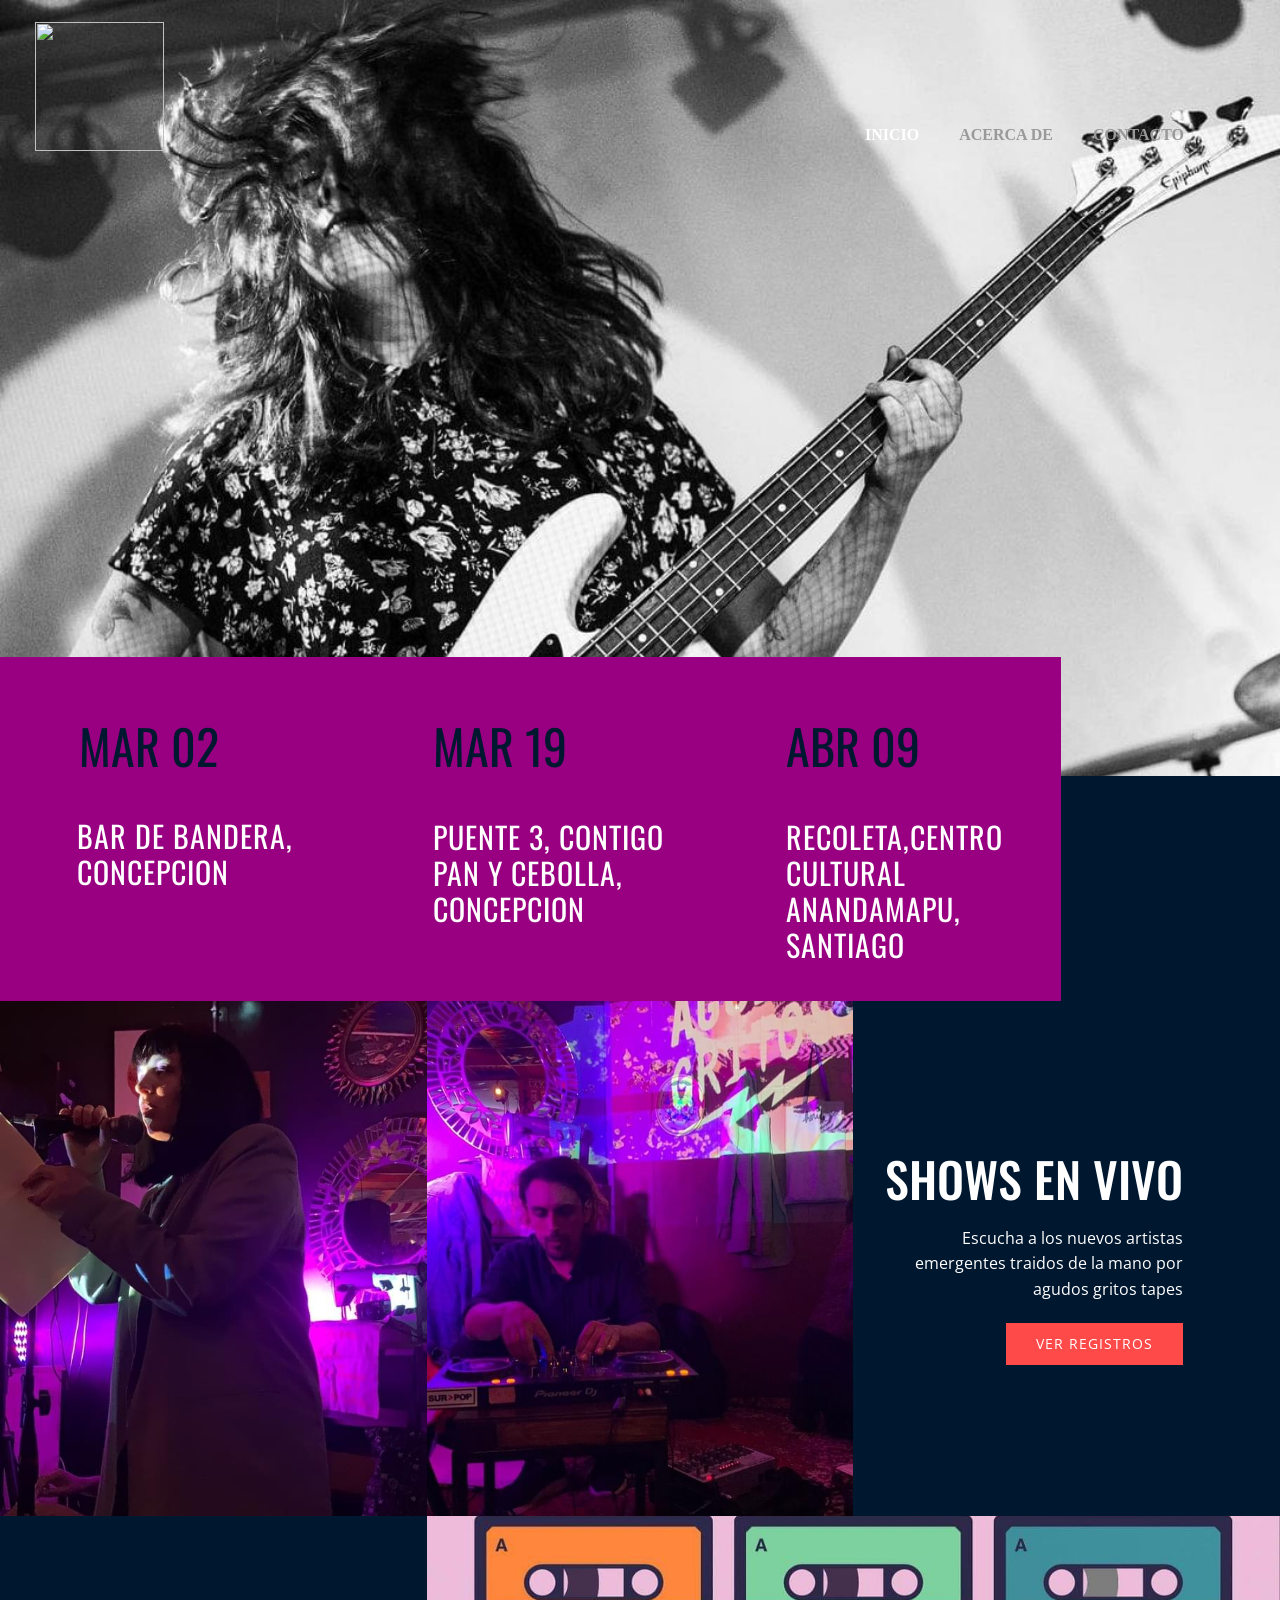
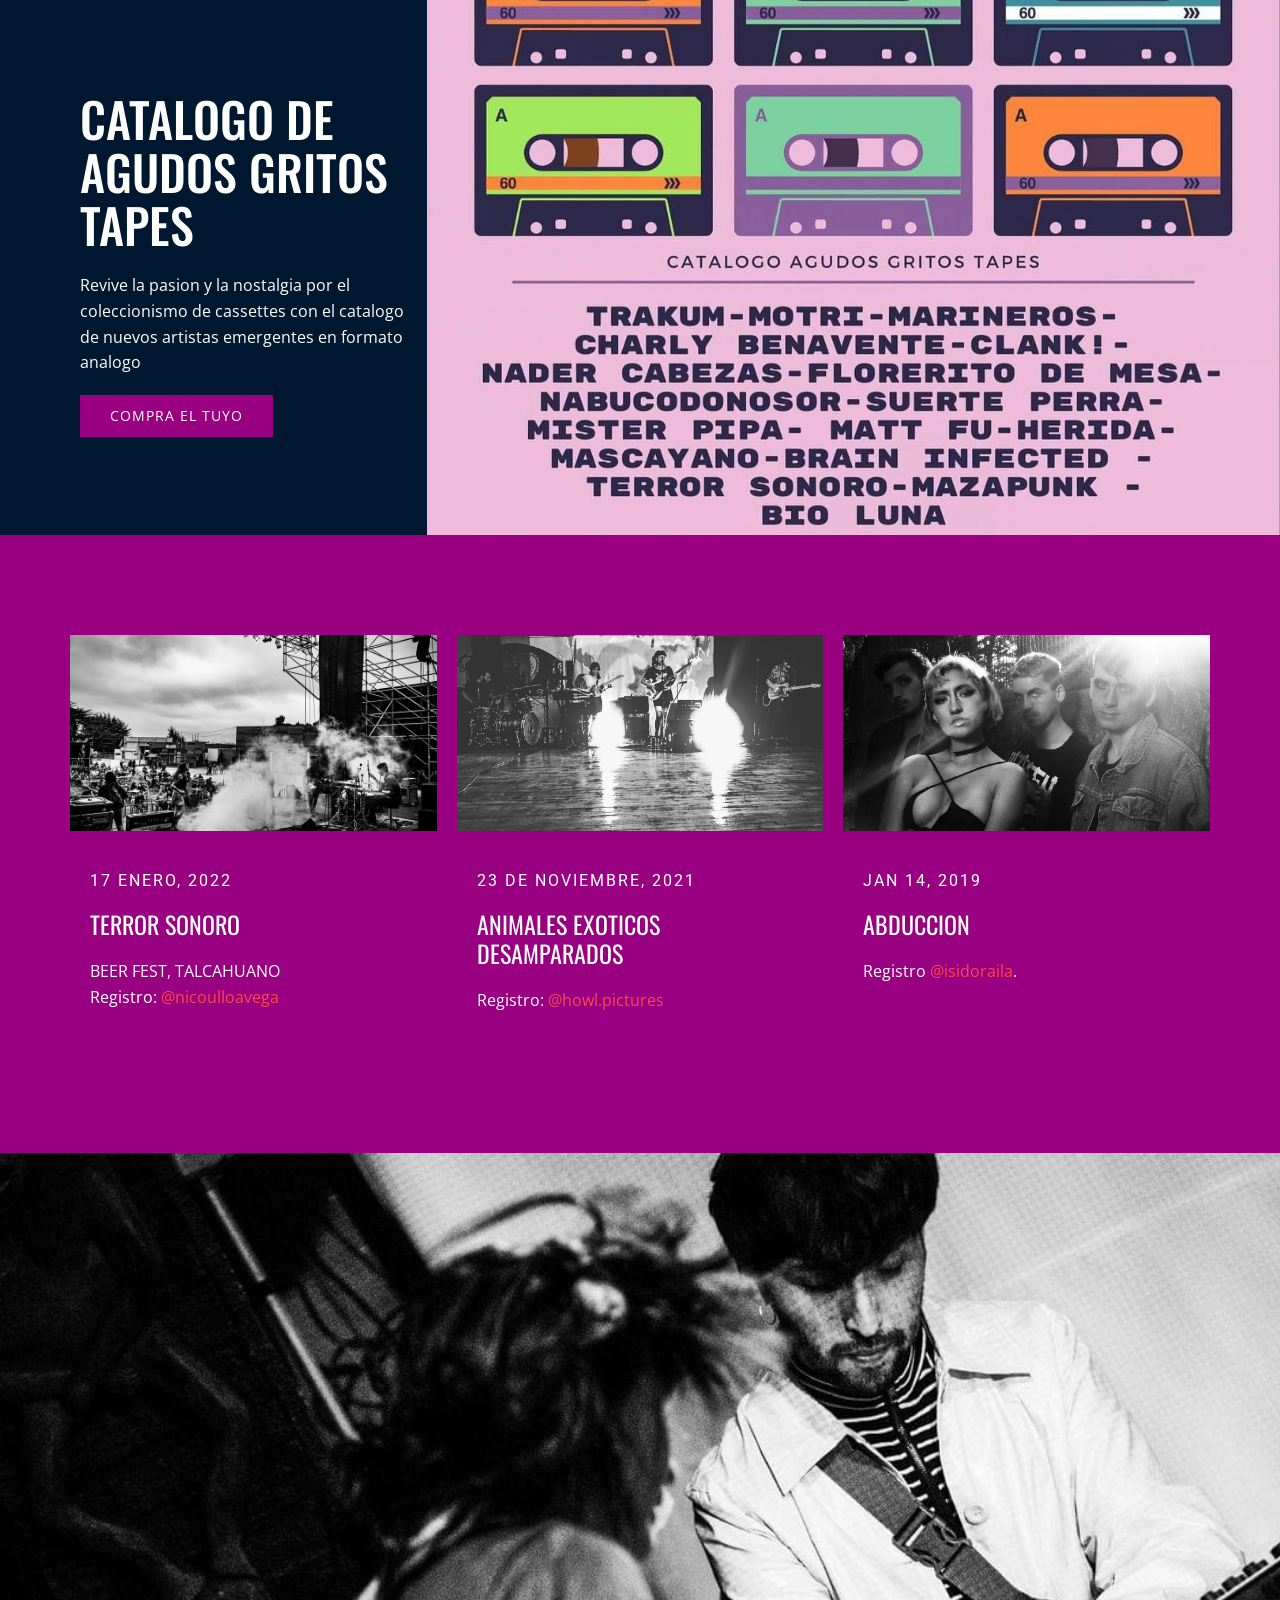
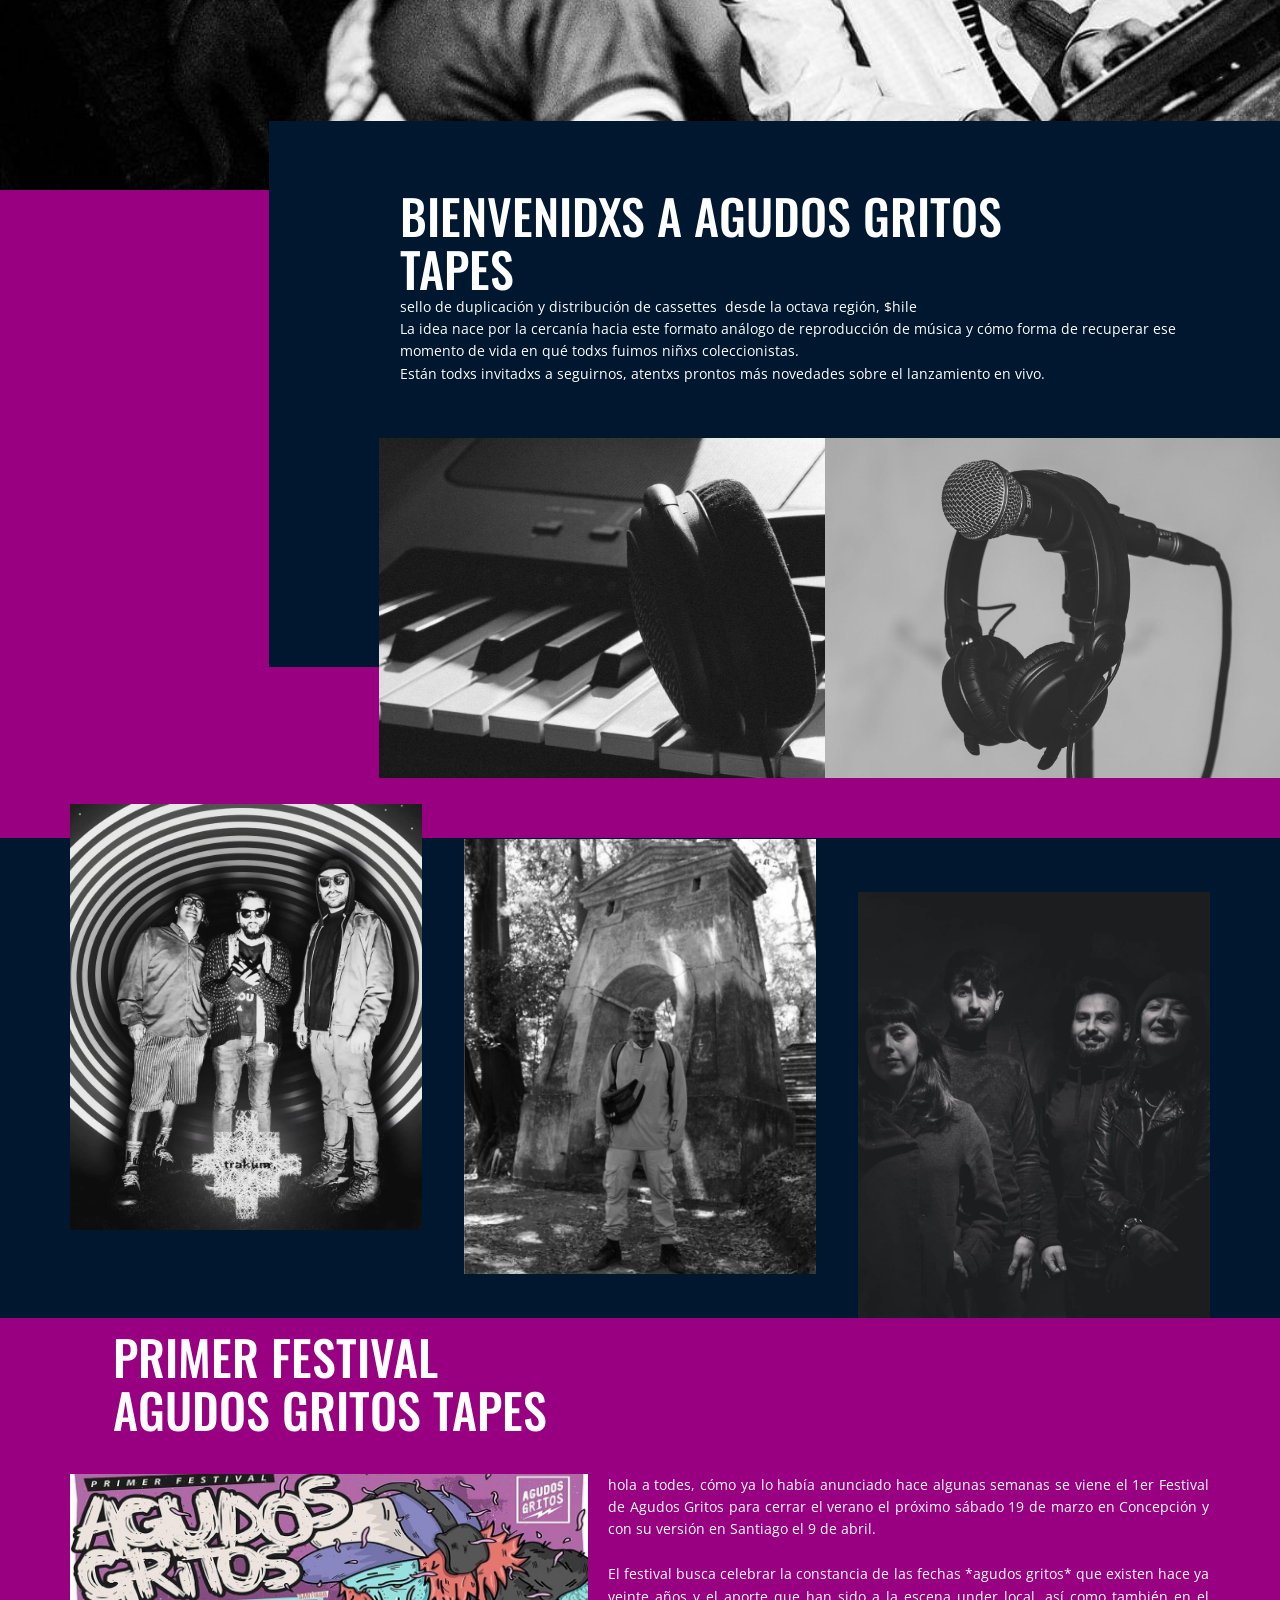
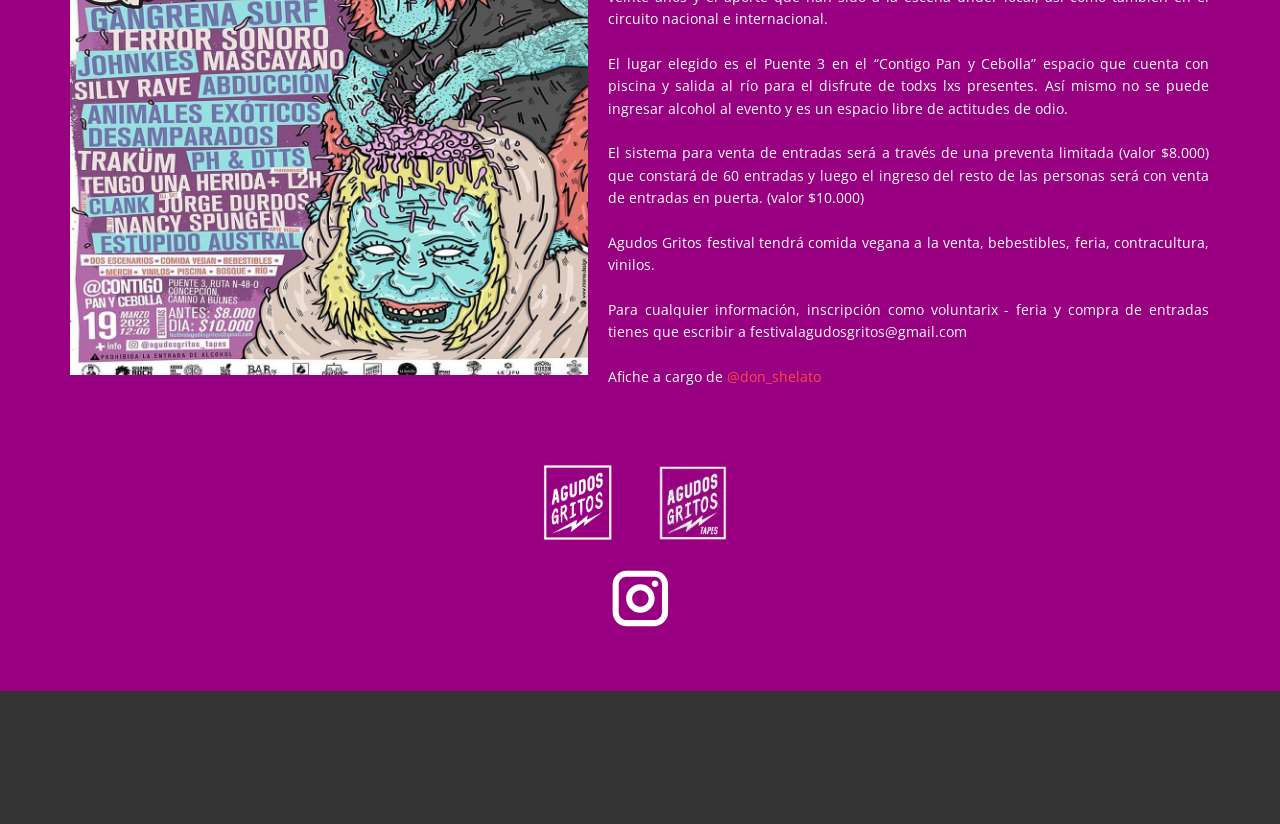
==== Inicio.html @ 3d05cab8 "Add files via upload" ====
<!DOCTYPE html>
<html style="font-size: 16px;">
  <head>
    <meta name="viewport" content="width=device-width, initial-scale=1.0">
    <meta charset="utf-8">
    <meta name="keywords" content="FEB 28, MAR 02, MAR 04, RELIVE THE SHOW!, FIFTH MEMBER COMMUNITY, Top-Secret Distilling Process Behind New ‘Blackened’ Whiskey, The group and their master distiller explain how they blast the barrels with their music for deeper caramel notes">
    <meta name="description" content="">
    <meta name="page_type" content="np-template-header-footer-from-plugin">
    <title>Inicio</title>
    <link rel="stylesheet" href="nicepage.css" media="screen">
<link rel="stylesheet" href="Inicio.css" media="screen">
    <script class="u-script" type="text/javascript" src="jquery-1.9.1.min.js" defer=""></script>
    <script class="u-script" type="text/javascript" src="nicepage.js" defer=""></script>
    <meta name="generator" content="Nicepage 4.6.1, nicepage.com">
    <link rel="icon" href="images/favicon.ico">
    <link id="u-theme-google-font" rel="stylesheet" href="https://fonts.googleapis.com/css?family=Roboto:100,100i,300,300i,400,400i,500,500i,700,700i,900,900i|Open+Sans:300,300i,400,400i,500,500i,600,600i,700,700i,800,800i">
    <link id="u-page-google-font" rel="stylesheet" href="https://fonts.googleapis.com/css?family=Oswald:200,300,400,500,600,700">
    
    
    
    
    
    
    
    
    
    
    <script type="application/ld+json">{
		"@context": "http://schema.org",
		"@type": "Organization",
		"name": "AGUDOSGRITOSTAPES",
		"url": "/",
		"logo": "images/agudos-gritos-holograficos-min.png"
}</script>
    <meta name="theme-color" content="#fe4a49">
    <meta property="og:title" content="Inicio">
    <meta property="og:description" content="">
    <meta property="og:type" content="website">
    <link rel="canonical" href="/">
  </head>
  <body class="u-body u-overlap u-xl-mode"><header class="u-clearfix u-header u-header" id="sec-556a"><div class="u-clearfix u-sheet u-sheet-1">
        <a href="#" class="u-image u-logo u-image-1" src="" data-image-width="864" data-image-height="864">
          <img src="images/agudos-gritos-holograficos-min.png" class="u-logo-image u-logo-image-1">
        </a>
        <nav class="u-align-left u-menu u-menu-dropdown u-nav-spacing-25 u-offcanvas u-menu-1">
          <div class="menu-collapse" style="font-size: 1rem; letter-spacing: 0px; font-weight: 700; text-transform: uppercase;">
            <a class="u-button-style u-custom-padding-bottom u-custom-top-bottom-menu-spacing u-nav-link u-text-active-white u-text-grey-40 u-text-hover-grey-70" href="#" style="padding: 8px 12px; font-size: calc(1em + 16px);">
              <svg class="u-svg-link" preserveAspectRatio="xMidYMin slice" viewBox="0 0 302 302" style="undefined"><use xlink:href="#svg-7b92"></use></svg>
              <svg xmlns="http://www.w3.org/2000/svg" xmlns:xlink="http://www.w3.org/1999/xlink" version="1.1" id="svg-7b92" x="0px" y="0px" viewBox="0 0 302 302" style="enable-background:new 0 0 302 302;" xml:space="preserve" class="u-svg-content"><g><rect y="36" width="302" height="30"></rect><rect y="236" width="302" height="30"></rect><rect y="136" width="302" height="30"></rect>
</g><g></g><g></g><g></g><g></g><g></g><g></g><g></g><g></g><g></g><g></g><g></g><g></g><g></g><g></g><g></g></svg>
            </a>
          </div>
          <div class="u-custom-menu u-nav-container">
            <ul class="u-nav u-spacing-0 u-unstyled u-nav-1"><li class="u-nav-item"><a class="u-button-style u-nav-link u-text-active-white u-text-grey-40 u-text-hover-grey-70" href="Inicio.html" style="padding: 10px 20px;">Inicio</a>
</li><li class="u-nav-item"><a class="u-button-style u-nav-link u-text-active-white u-text-grey-40 u-text-hover-grey-70" href="Inicio.html#sec-f1fa" data-page-id="1516846" style="padding: 10px 20px;">Acerca de</a>
</li><li class="u-nav-item"><a class="u-button-style u-nav-link u-text-active-white u-text-grey-40 u-text-hover-grey-70" href="https://www.instagram.com/agudosgritos_tapes/" target="_blank" style="padding: 10px 26px 10px 20px;">Contacto</a>
</li></ul>
          </div>
          <div class="u-custom-menu u-nav-container-collapse">
            <div class="u-align-center u-black u-container-style u-inner-container-layout u-opacity u-opacity-95 u-sidenav">
              <div class="u-inner-container-layout u-sidenav-overflow">
                <div class="u-menu-close"></div>
                <ul class="u-align-center u-nav u-popupmenu-items u-unstyled u-nav-2"><li class="u-nav-item"><a class="u-button-style u-nav-link" href="Inicio.html" style="padding: 10px 20px;">Inicio</a>
</li><li class="u-nav-item"><a class="u-button-style u-nav-link" href="Inicio.html#sec-f1fa" data-page-id="1516846" style="padding: 10px 20px;">Acerca de</a>
</li><li class="u-nav-item"><a class="u-button-style u-nav-link" href="https://www.instagram.com/agudosgritos_tapes/" target="_blank" style="padding: 10px 20px;">Contacto</a>
</li></ul>
              </div>
            </div>
            <div class="u-black u-menu-overlay u-opacity u-opacity-70"></div>
          </div>
        </nav>
      </div></header> 
    <section class="u-clearfix u-image u-section-1" id="sec-1994" data-image-width="1080" data-image-height="1080">
      <div class="u-clearfix u-sheet u-sheet-1"></div>
    </section>
    <section class="u-clearfix u-palette-4-base u-section-2" id="sec-cc93">
      <div class="u-clearfix u-layout-wrap u-layout-wrap-1">
        <div class="u-layout">
          <div class="u-layout-row">
            <div class="u-align-center-sm u-align-center-xs u-container-style u-custom-color-1 u-layout-cell u-left-cell u-size-20 u-layout-cell-1">
              <div class="u-container-layout u-container-layout-1">
                <h2 class="u-align-left-lg u-align-left-md u-align-left-xl u-text u-text-palette-4-base u-text-1">MAR 02<br>
                </h2>
                <h3 class="u-text u-text-body-alt-color u-text-2">BAR DE BANDERA, CONCEPCION<br>
                </h3>
              </div>
            </div>
            <div class="u-align-center-sm u-align-center-xs u-align-left-lg u-container-style u-custom-color-1 u-layout-cell u-size-20 u-layout-cell-2">
              <div class="u-container-layout u-container-layout-2">
                <h2 class="u-align-left-xl u-text u-text-palette-4-base u-text-3">MAR 19</h2>
                <h3 class="u-text u-text-body-alt-color u-text-4"> PUENTE 3, CONTIGO PAN Y CEBOLLA,<br>CONCEPCION<br>
                </h3>
              </div>
            </div>
            <div class="u-align-center-sm u-align-center-xs u-container-style u-custom-color-1 u-layout-cell u-right-cell u-size-20 u-layout-cell-3">
              <div class="u-container-layout u-valign-middle-xs u-container-layout-3">
                <h2 class="u-align-left-lg u-align-left-md u-align-left-xl u-text u-text-palette-4-base u-text-5">ABR 09</h2>
                <h3 class="u-text u-text-body-alt-color u-text-6">RECOLETA,CENTRO CULTURAL ANANDAMAPU,<br>SANTIAGO<br>
                </h3>
              </div>
            </div>
          </div>
        </div>
      </div>
    </section>
    <section class="u-clearfix u-palette-4-base u-section-3" id="sec-a840">
      <div class="u-clearfix u-expanded-width u-layout-wrap u-layout-wrap-1">
        <div class="u-layout">
          <div class="u-layout-row">
            <div class="u-container-style u-image u-layout-cell u-right-cell u-size-20 u-image-1" data-image-width="608" data-image-height="1080">
              <div class="u-container-layout"></div>
            </div>
            <div class="u-container-style u-image u-layout-cell u-size-20 u-image-2" data-image-width="608" data-image-height="1080">
              <div class="u-container-layout"></div>
            </div>
            <div class="u-align-right u-container-style u-layout-cell u-left-cell u-size-20 u-layout-cell-3">
              <div class="u-container-layout u-container-layout-3">
                <h2 class="u-text u-text-1">SHOWS EN VIVO<br>
                </h2>
                <p class="u-text u-text-2">Escucha a los nuevos artistas emergentes traidos de la mano por agudos gritos tapes<br>
                </p>
                <a href="https://www.instagram.com/agudosgritos_tapes/" class="u-btn u-button-style u-palette-1-base u-btn-1" target="_blank">VER REGISTROS</a>
              </div>
            </div>
          </div>
        </div>
      </div>
    </section>
    <section class="u-clearfix u-palette-4-base u-valign-top-xs u-section-4" id="sec-5f77">
      <div class="u-clearfix u-expanded-width u-layout-wrap u-layout-wrap-1">
        <div class="u-layout">
          <div class="u-layout-row">
            <div class="u-container-style u-layout-cell u-left-cell u-size-20 u-layout-cell-1">
              <div class="u-container-layout u-container-layout-1">
                <h2 class="u-text u-text-1">CATALOGO DE AGUDOS GRITOS TAPES<br>
                </h2>
                <p class="u-text u-text-2">Revive la pasion y la nostalgia por el coleccionismo de cassettes con el catalogo de nuevos artistas emergentes en formato analogo<br>
                </p>
                <a href="https://nicepage.com/k/result-html-templates" class="u-border-none u-btn u-button-style u-custom-color-1 u-btn-1">COMPRA EL TUYO</a>
              </div>
            </div>
            <div class="u-container-style u-image u-layout-cell u-right-cell u-size-40 u-image-1" data-image-width="1080" data-image-height="1080">
              <div class="u-container-layout"></div>
            </div>
          </div>
        </div>
      </div>
    </section>
    <section class="u-clearfix u-custom-color-1 u-section-5" id="sec-f844">
      <div class="u-clearfix u-sheet u-sheet-1">
        <div class="u-clearfix u-expanded-width u-gutter-20 u-layout-wrap u-layout-wrap-1">
          <div class="u-layout">
            <div class="u-layout-row">
              <div class="u-align-center-lg u-container-style u-layout-cell u-left-cell u-size-20 u-layout-cell-1">
                <div class="u-container-layout">
                  <img src="images/272119578_378913177442935_8576020220514232757_n.jpg" alt="" class="u-expanded-width u-image u-image-default u-image-1" data-image-width="840" data-image-height="540">
                  <h5 class="u-align-center-sm u-text u-text-1">17 ENERO, 2022</h5>
                  <h4 class="u-align-center-sm u-text u-text-2">TERROR SONORO<br>
                  </h4>
                  <p class="u-text u-text-3">BEER FEST, TALCAHUANO<br>Registro: <a class="notranslate u-active-none u-border-none u-btn u-button-style u-hover-none u-none u-text-palette-1-base u-btn-1" href="https://www.instagram.com/nicoulloavega/" tabindex="0">@nicoulloavega</a>
                  </p>
                </div>
              </div>
              <div class="u-align-center-lg u-container-style u-layout-cell u-size-20 u-layout-cell-2">
                <div class="u-container-layout">
                  <img src="images/259299020_114134877751619_3194261619895438486_n.jpg" alt="" class="u-expanded-width u-image u-image-default u-image-2" data-image-width="1080" data-image-height="1080">
                  <h5 class="u-align-center-sm u-text u-text-4">23 de noviembre, 2021</h5>
                  <h4 class="u-align-center-sm u-text u-text-5">ANIMALES EXOTICOS DESAMPARADOS<br>
                  </h4>
                  <p class="u-text u-text-6">Registro: <a class="notranslate u-active-none u-border-none u-btn u-button-style u-hover-none u-none u-text-palette-1-base u-btn-2" href="https://www.instagram.com/howl.pictures/" tabindex="0">@howl.pictures</a>
                  </p>
                </div>
              </div>
              <div class="u-align-center-lg u-container-style u-layout-cell u-right-cell u-size-20 u-layout-cell-3">
                <div class="u-container-layout">
                  <img src="images/274941142_1016605282276065_1198215062231256410_n.jpg" alt="" class="u-expanded-width u-image u-image-default u-image-3" data-image-width="1080" data-image-height="1080">
                  <h5 class="u-align-center-sm u-text u-text-7">JAN 14, 2019</h5>
                  <h4 class="u-align-center-sm u-text u-text-8">ABDUCCION<br>
                  </h4>
                  <p class="u-text u-text-9">Registro <a class="notranslate u-active-none u-border-none u-btn u-button-style u-hover-none u-none u-text-palette-1-base u-btn-3" href="https://www.instagram.com/isidoraila/" tabindex="0">@isidoraila</a>. 
                  </p>
                </div>
              </div>
            </div>
          </div>
        </div>
      </div>
    </section>
    <section class="u-clearfix u-image u-section-6" id="sec-1600" data-image-width="1080" data-image-height="1080">
      <div class="u-clearfix u-sheet u-sheet-1"></div>
    </section>
    <section class="u-clearfix u-custom-color-1 u-section-7" id="sec-f1fa">
      <div class="u-clearfix u-layout-wrap u-layout-wrap-1">
        <div class="u-layout">
          <div class="u-layout-row">
            <div class="u-container-style u-layout-cell u-left-cell u-size-33 u-layout-cell-1">
              <div class="u-container-layout">
                <div class="u-palette-4-base u-shape u-shape-rectangle u-shape-1"></div>
                <img class="u-expanded-width-xs u-image u-image-1" src="images/pexels-photo-1128440.jpeg" data-image-width="1920" data-image-height="823">
                <div class="u-container-style u-group u-group-1">
                  <div class="u-container-layout u-valign-top-sm u-valign-top-xs u-container-layout-2">
                    <h2 class="u-text u-text-1">BIENVENIDXS A AGUDOS GRITOS TAPES<br>
                    </h2>
                    <p class="u-text u-text-body-alt-color u-text-2"> sello de duplicación y distribución de cassettes&nbsp; desde la octava región, $hile <br>La
 idea nace por la cercanía hacia este formato análogo de reproducción de
 música y cómo forma de recuperar ese momento de vida en qué todxs 
fuimos niñxs coleccionistas.<br>Están todxs invitadxs a seguirnos, atentxs prontos más novedades sobre el lanzamiento en vivo.<br>
                    </p>
                  </div>
                </div>
              </div>
            </div>
            <div class="u-container-style u-layout-cell u-right-cell u-size-27 u-layout-cell-2">
              <div class="u-container-layout">
                <img class="u-expanded-width u-image u-image-2" src="images/pexels-photo-185030.jpeg" data-image-width="1631" data-image-height="1080">
              </div>
            </div>
          </div>
        </div>
      </div>
    </section>
    <section class="u-clearfix u-palette-4-base u-section-8" id="sec-ec7c">
      <div class="u-clearfix u-sheet u-sheet-1">
        <div class="u-clearfix u-expanded-width u-layout-wrap u-layout-wrap-1">
          <div class="u-layout">
            <div class="u-layout-row">
              <div class="u-container-style u-layout-cell u-left-cell u-size-20 u-layout-cell-1">
                <div class="u-container-layout">
                  <img class="u-image u-image-1" src="images/89405355_630380921135065_8316966780607065363_n.jpg" data-image-width="1068" data-image-height="1068">
                </div>
              </div>
              <div class="u-container-style u-layout-cell u-size-20 u-layout-cell-2">
                <div class="u-container-layout">
                  <img class="u-image u-image-2" src="images/fotoefectos.com_1.jpg" data-image-width="732" data-image-height="1020">
                </div>
              </div>
              <div class="u-container-style u-layout-cell u-right-cell u-size-20 u-layout-cell-3">
                <div class="u-container-layout">
                  <img class="u-image u-image-3" src="images/249901246_1140032249862619_3420347942486582663_n.jpg" data-image-width="1080" data-image-height="1080">
                </div>
              </div>
            </div>
          </div>
        </div>
      </div>
    </section>
    <section class="u-align-center-xs u-clearfix u-custom-color-1 u-section-9" id="sec-2e64">
      <div class="u-clearfix u-sheet u-sheet-1">
        <h2 class="u-text u-text-1">PRIMER FESTIVAL AGUDOS GRITOS TAPES<br>
        </h2>
        <img src="images/274848040_482451483603308_3457648102482441183_n.jpg" alt="" class="u-align-left u-expanded-width-xs u-image u-image-1" data-image-width="1080" data-image-height="1080">
        <div class="u-align-justify u-container-style u-group u-group-1">
          <div class="u-container-layout u-container-layout-1">
            <p class="u-text u-text-2"> hola
 a todes, cómo ya lo había anunciado hace algunas semanas se viene el 
1er Festival de Agudos Gritos para cerrar el verano el próximo sábado
 19 de marzo en Concepción y con su versión en Santiago el 9 de abril. <br>
              <br>El
 festival busca celebrar la constancia de las fechas *agudos gritos*  
que existen hace ya veinte años y el aporte que han sido a la escena 
under local, así como también en el circuito nacional e internacional. <br>
              <br>El
 lugar elegido es el Puente 3 en el “Contigo Pan y Cebolla” espacio que 
cuenta con piscina y salida al río para el disfrute de todxs lxs 
presentes. Así mismo no se puede ingresar alcohol al evento y es un 
espacio libre de actitudes de odio. <br>
              <br>El sistema para venta de 
entradas será a través de una preventa limitada (valor $8.000) que 
constará de 60 entradas y luego el ingreso del resto de las personas 
será con venta de entradas en puerta. (valor $10.000) <br>
              <br>Agudos Gritos festival tendrá comida vegana a la venta, bebestibles, feria, contracultura, vinilos.<br>
              <br>Para
 cualquier información, inscripción como voluntarix - feria y compra de 
entradas tienes que escribir a festivalagudosgritos@gmail.com<br>
              <br>Afiche a cargo de <a class="notranslate u-active-none u-border-none u-btn u-button-style u-hover-none u-none u-text-palette-1-base u-btn-1" href="https://www.instagram.com/don_shelato/" tabindex="0">@don_shelato</a>
              <br>
              <br>
              <br>
            </p>
          </div>
        </div>
        <img class="u-image u-image-default u-image-2" src="images/logoblancoconmarcofondotransparente.png" alt="" data-image-width="1398" data-image-height="1080">
        <img class="u-image u-image-default u-image-3" src="images/Webp.net-resizeimage1.png" alt="" data-image-width="857" data-image-height="864">
        <div class="u-social-icons u-spacing-10 u-social-icons-1">
          <a class="u-social-url" target="_blank" href="https://www.instagram.com/agudosgritos_tapes/" title="Instagram"><span class="u-icon u-icon-circle u-social-icon u-social-instagram u-icon-1"><svg class="u-svg-link" preserveAspectRatio="xMidYMin slice" viewBox="0 0 112.2 112.2" style=""><use xlink:href="#svg-e768"></use></svg><svg x="0px" y="0px" viewBox="0 0 112.2 112.2" enable-background="new 0 0 112.2 112.2" xml:space="preserve" id="svg-e768" class="u-svg-content"><path d="M55.9,32.9c-12.8,0-23.2,10.4-23.2,23.2s10.4,23.2,23.2,23.2s23.2-10.4,23.2-23.2S68.7,32.9,55.9,32.9z M55.9,69.4c-7.4,0-13.3-6-13.3-13.3c-0.1-7.4,6-13.3,13.3-13.3s13.3,6,13.3,13.3C69.3,63.5,63.3,69.4,55.9,69.4z"></path><path d="M79.7,26.8c-3,0-5.4,2.5-5.4,5.4s2.5,5.4,5.4,5.4c3,0,5.4-2.5,5.4-5.4S82.7,26.8,79.7,26.8z"></path><path d="M78.2,11H33.5C21,11,10.8,21.3,10.8,33.7v44.7c0,12.6,10.2,22.8,22.7,22.8h44.7c12.6,0,22.7-10.2,22.7-22.7 V33.7C100.8,21.1,90.6,11,78.2,11z M91,78.4c0,7.1-5.8,12.8-12.8,12.8H33.5c-7.1,0-12.8-5.8-12.8-12.8V33.7 c0-7.1,5.8-12.8,12.8-12.8h44.7c7.1,0,12.8,5.8,12.8,12.8V78.4z"></path></svg></span>
          </a>
        </div>
      </div>
    </section>
    
    
    <footer class="u-clearfix u-footer u-grey-80" id="sec-0aff"><div class="u-clearfix u-sheet u-sheet-1">
        <div class="u-align-left u-container-style u-group u-group-1">
          <div class="u-container-layout u-container-layout-1"></div>
        </div>
      </div></footer>
  </body>
</html>
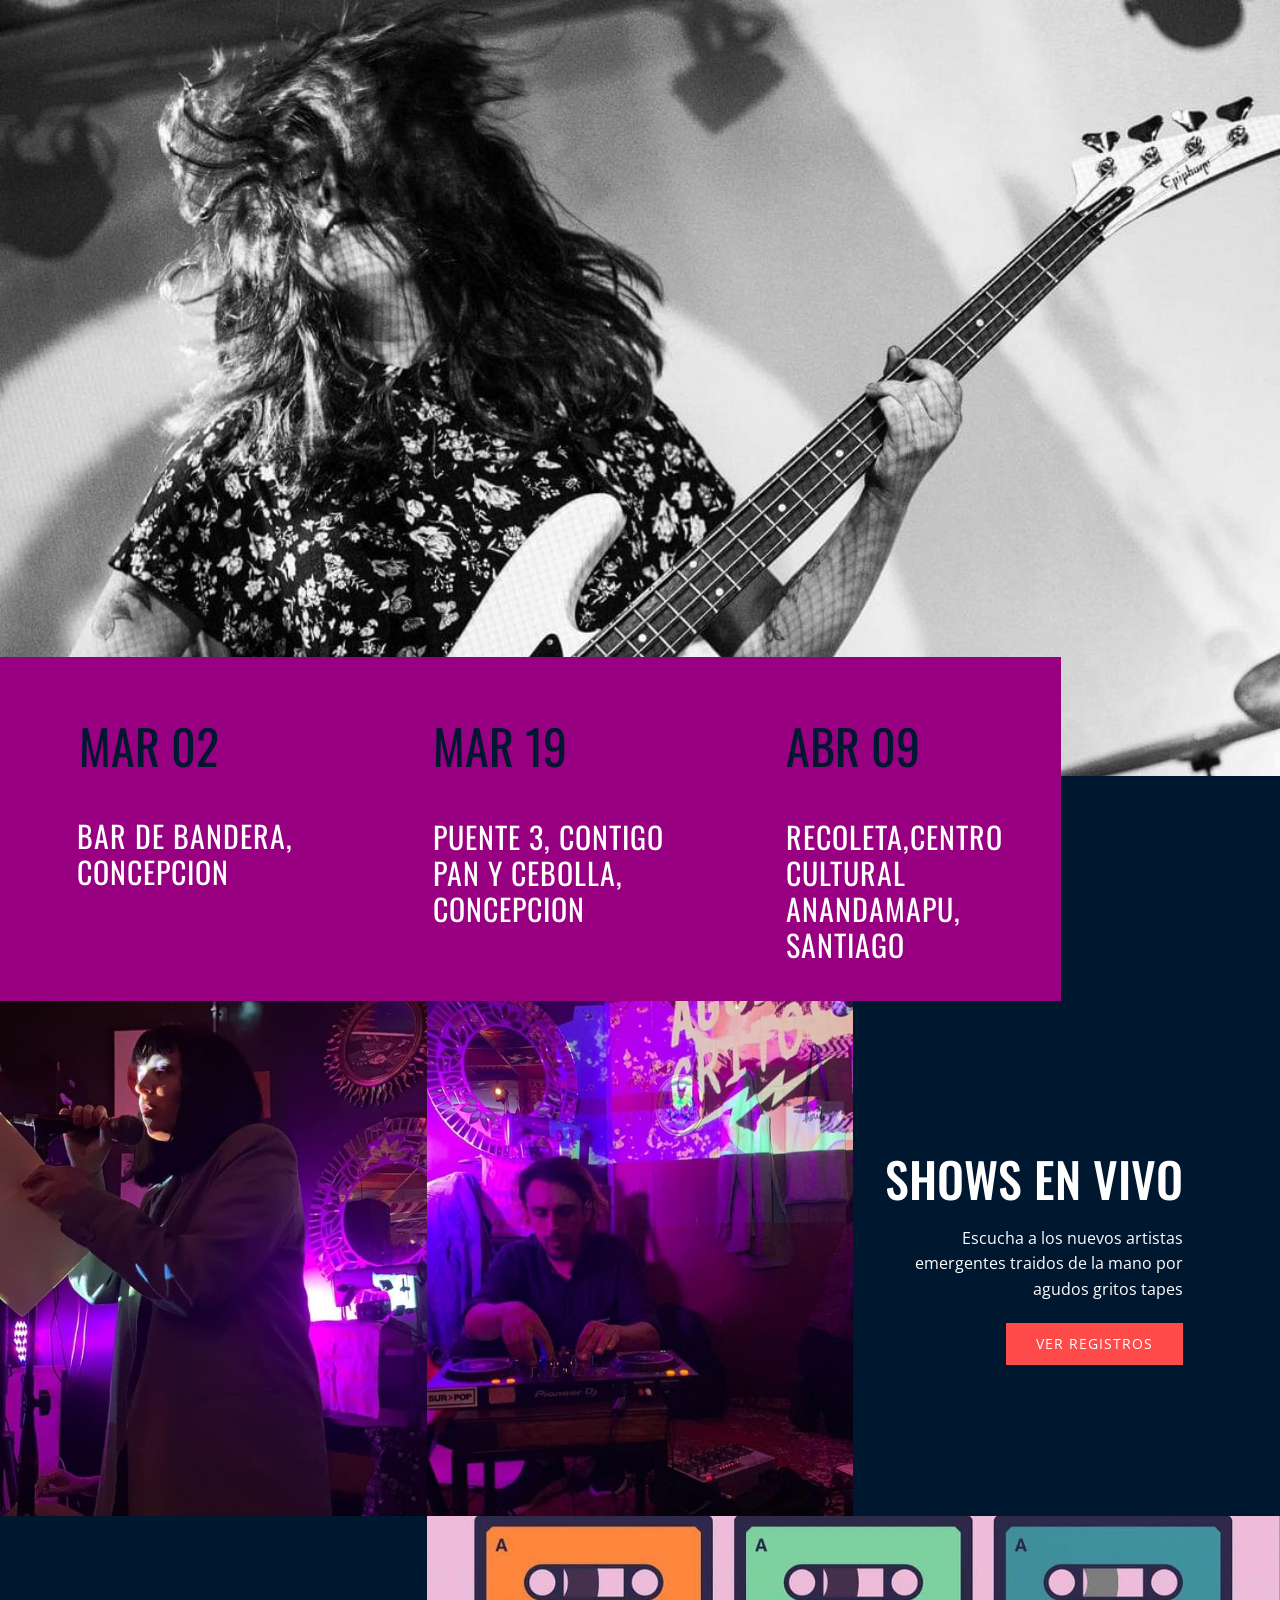
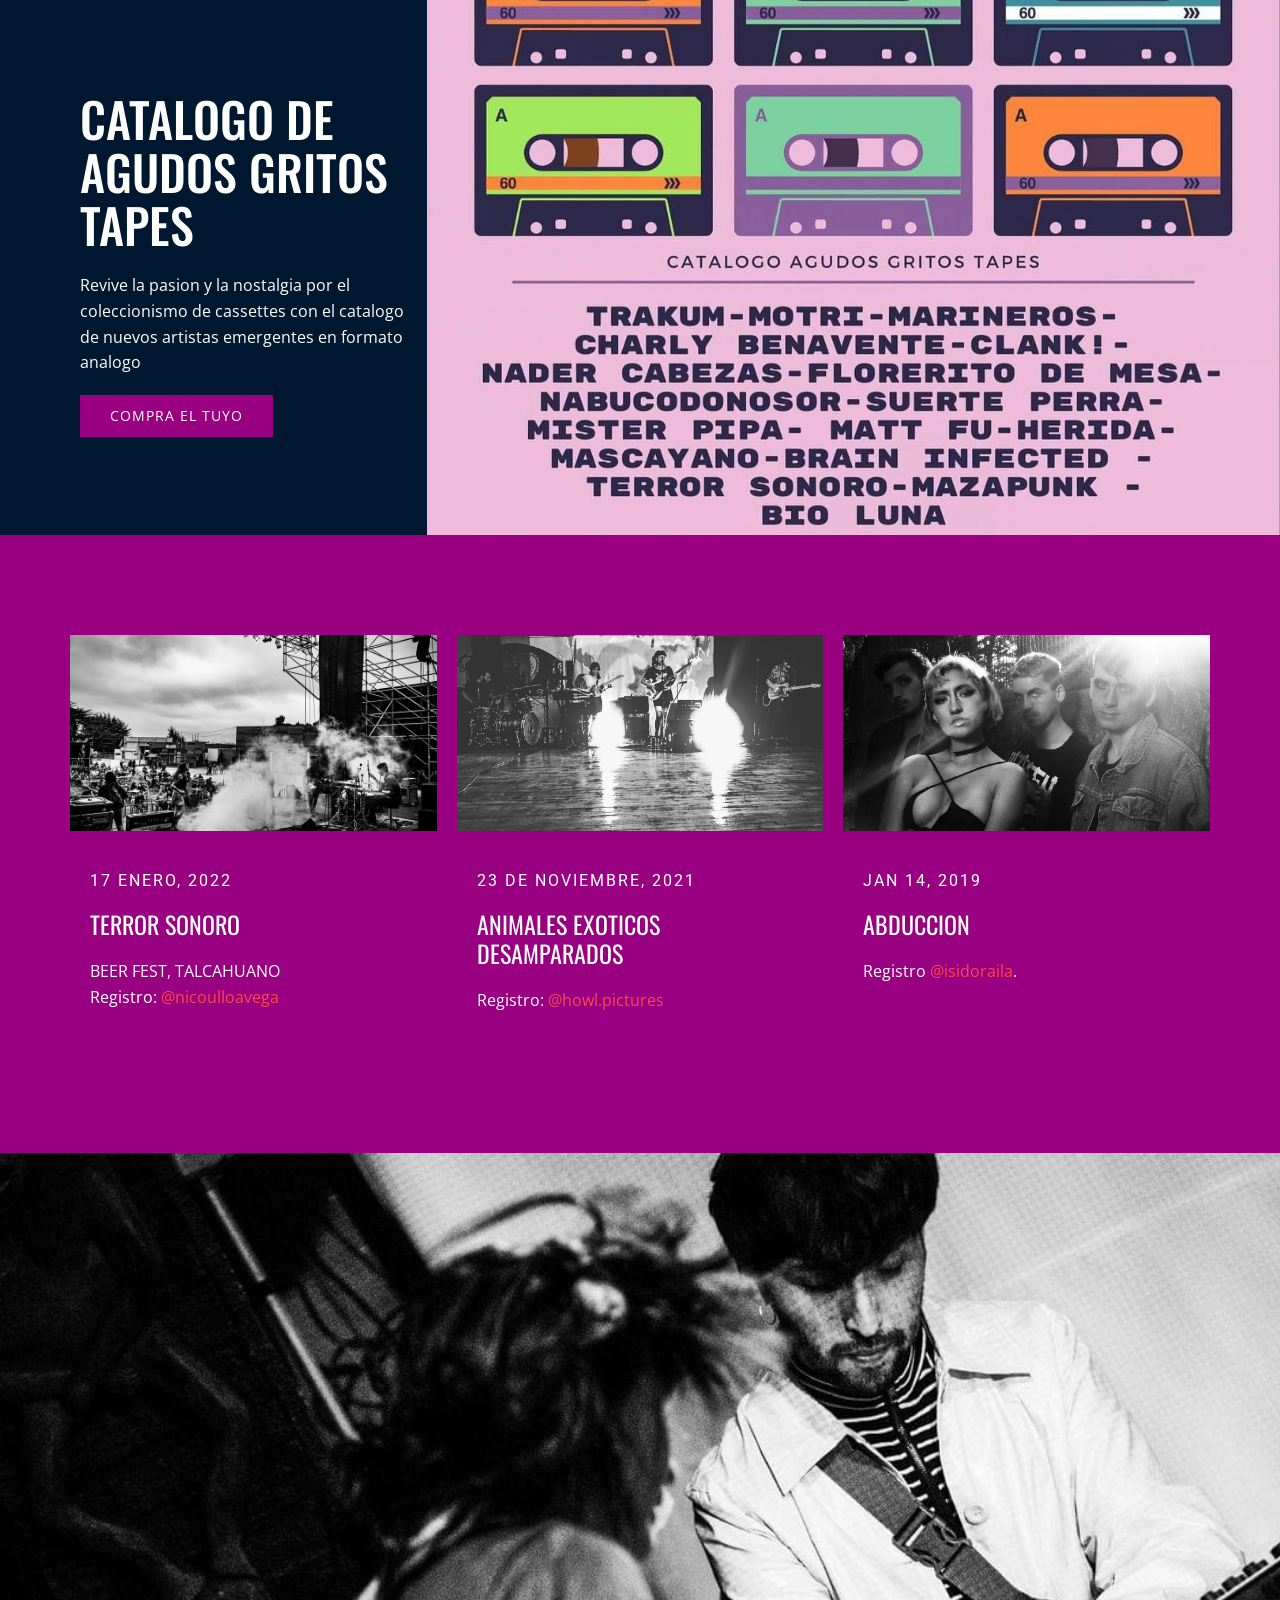
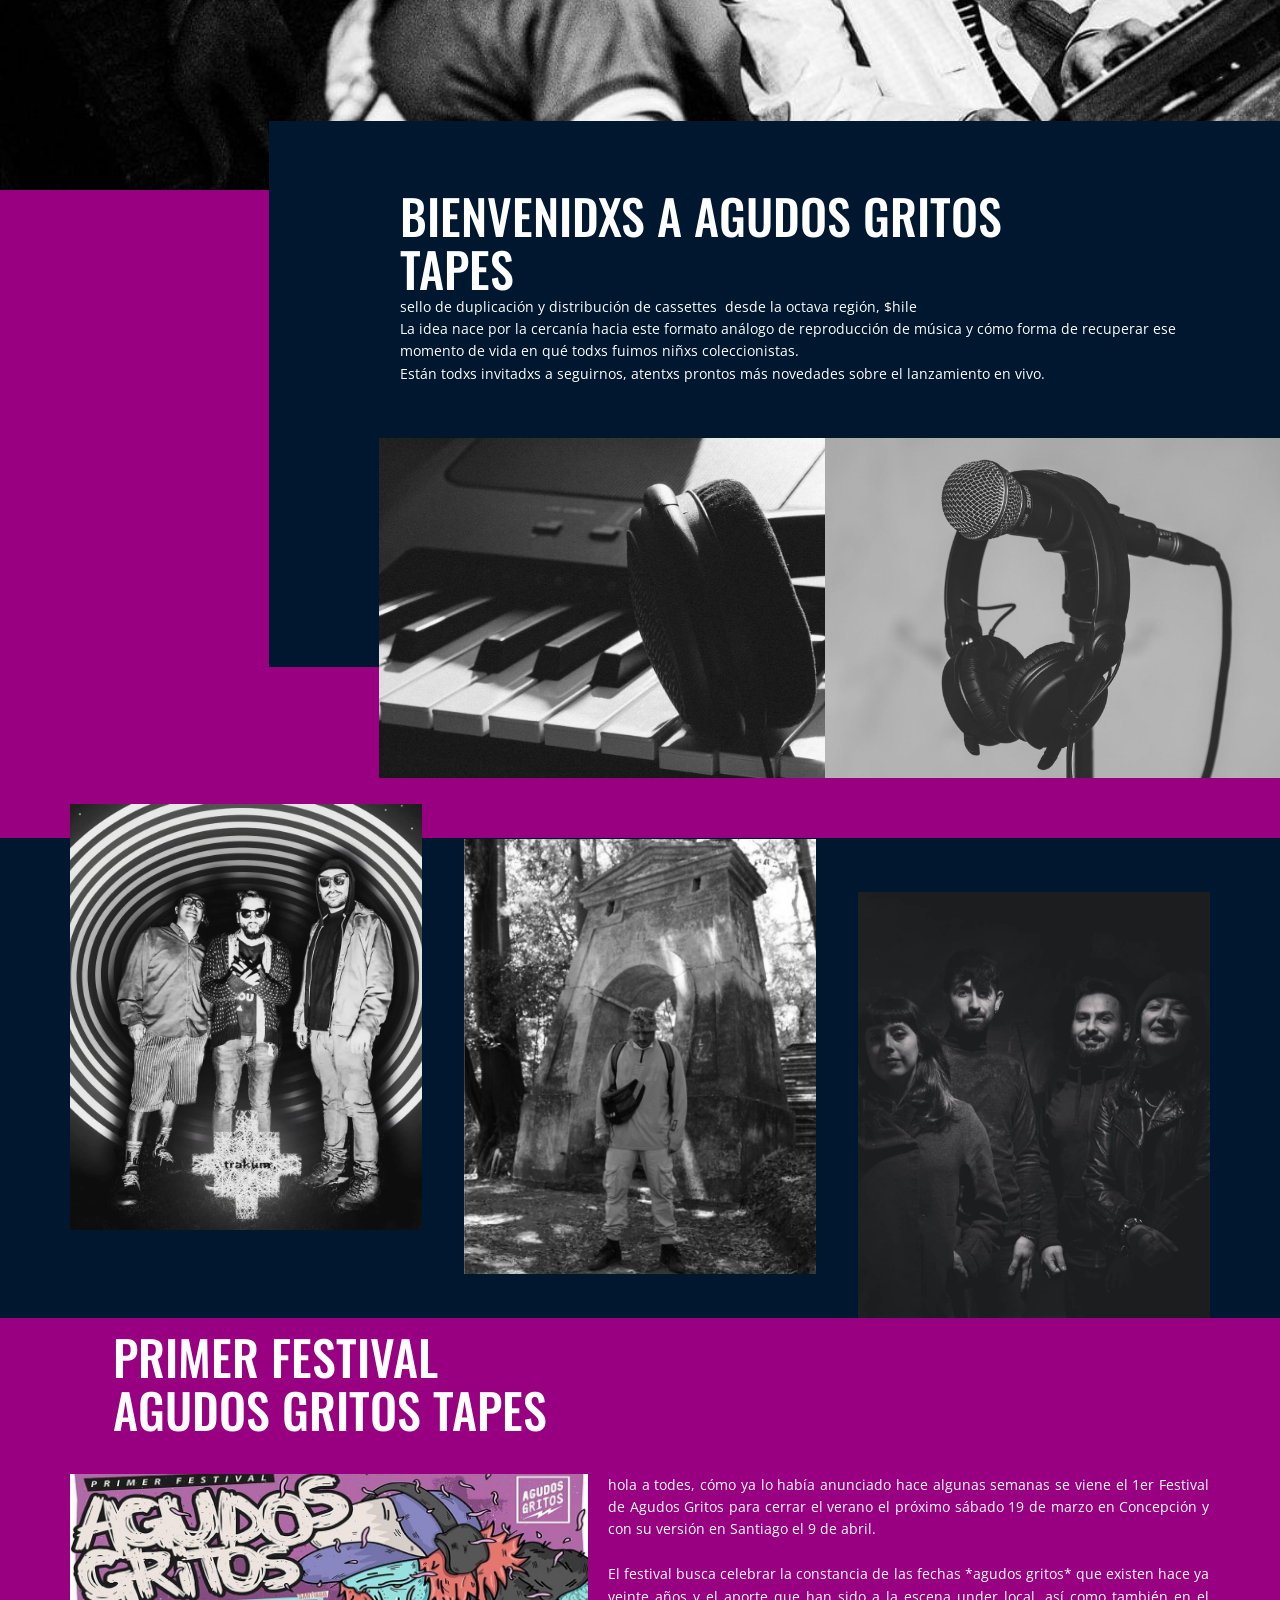
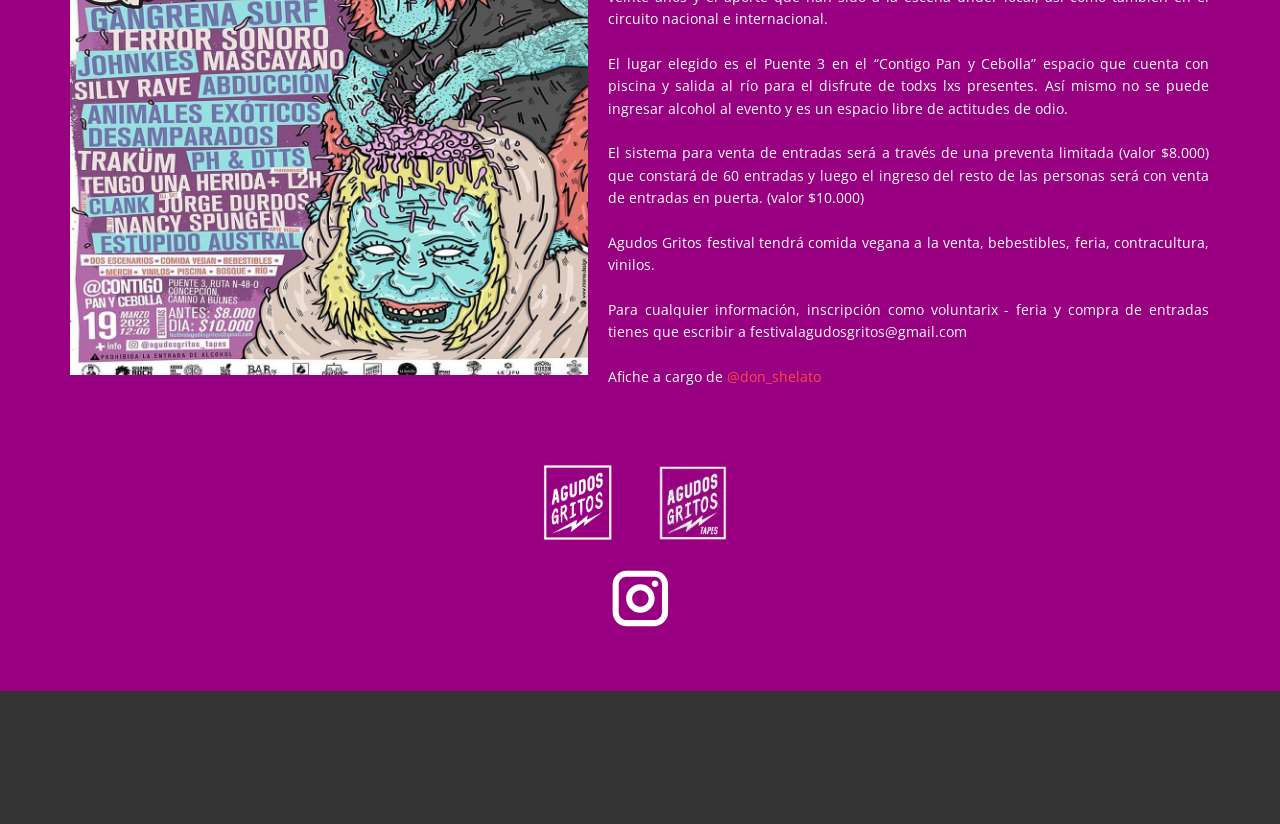
==== commit 8c789872: "Update Inicio.html" ====
--- a/Inicio.html
+++ b/Inicio.html
@@ -39,9 +39,6 @@
     <link rel="canonical" href="/">
   </head>
   <body class="u-body u-overlap u-xl-mode"><header class="u-clearfix u-header u-header" id="sec-556a"><div class="u-clearfix u-sheet u-sheet-1">
-        <a href="#" class="u-image u-logo u-image-1" src="" data-image-width="864" data-image-height="864">
-          <img src="images/agudos-gritos-holograficos-min.png" class="u-logo-image u-logo-image-1">
-        </a>
         <nav class="u-align-left u-menu u-menu-dropdown u-nav-spacing-25 u-offcanvas u-menu-1">
           <div class="menu-collapse" style="font-size: 1rem; letter-spacing: 0px; font-weight: 700; text-transform: uppercase;">
             <a class="u-button-style u-custom-padding-bottom u-custom-top-bottom-menu-spacing u-nav-link u-text-active-white u-text-grey-40 u-text-hover-grey-70" href="#" style="padding: 8px 12px; font-size: calc(1em + 16px);">
@@ -295,4 +292,4 @@
         </div>
       </div></footer>
   </body>
-</html>+</html>
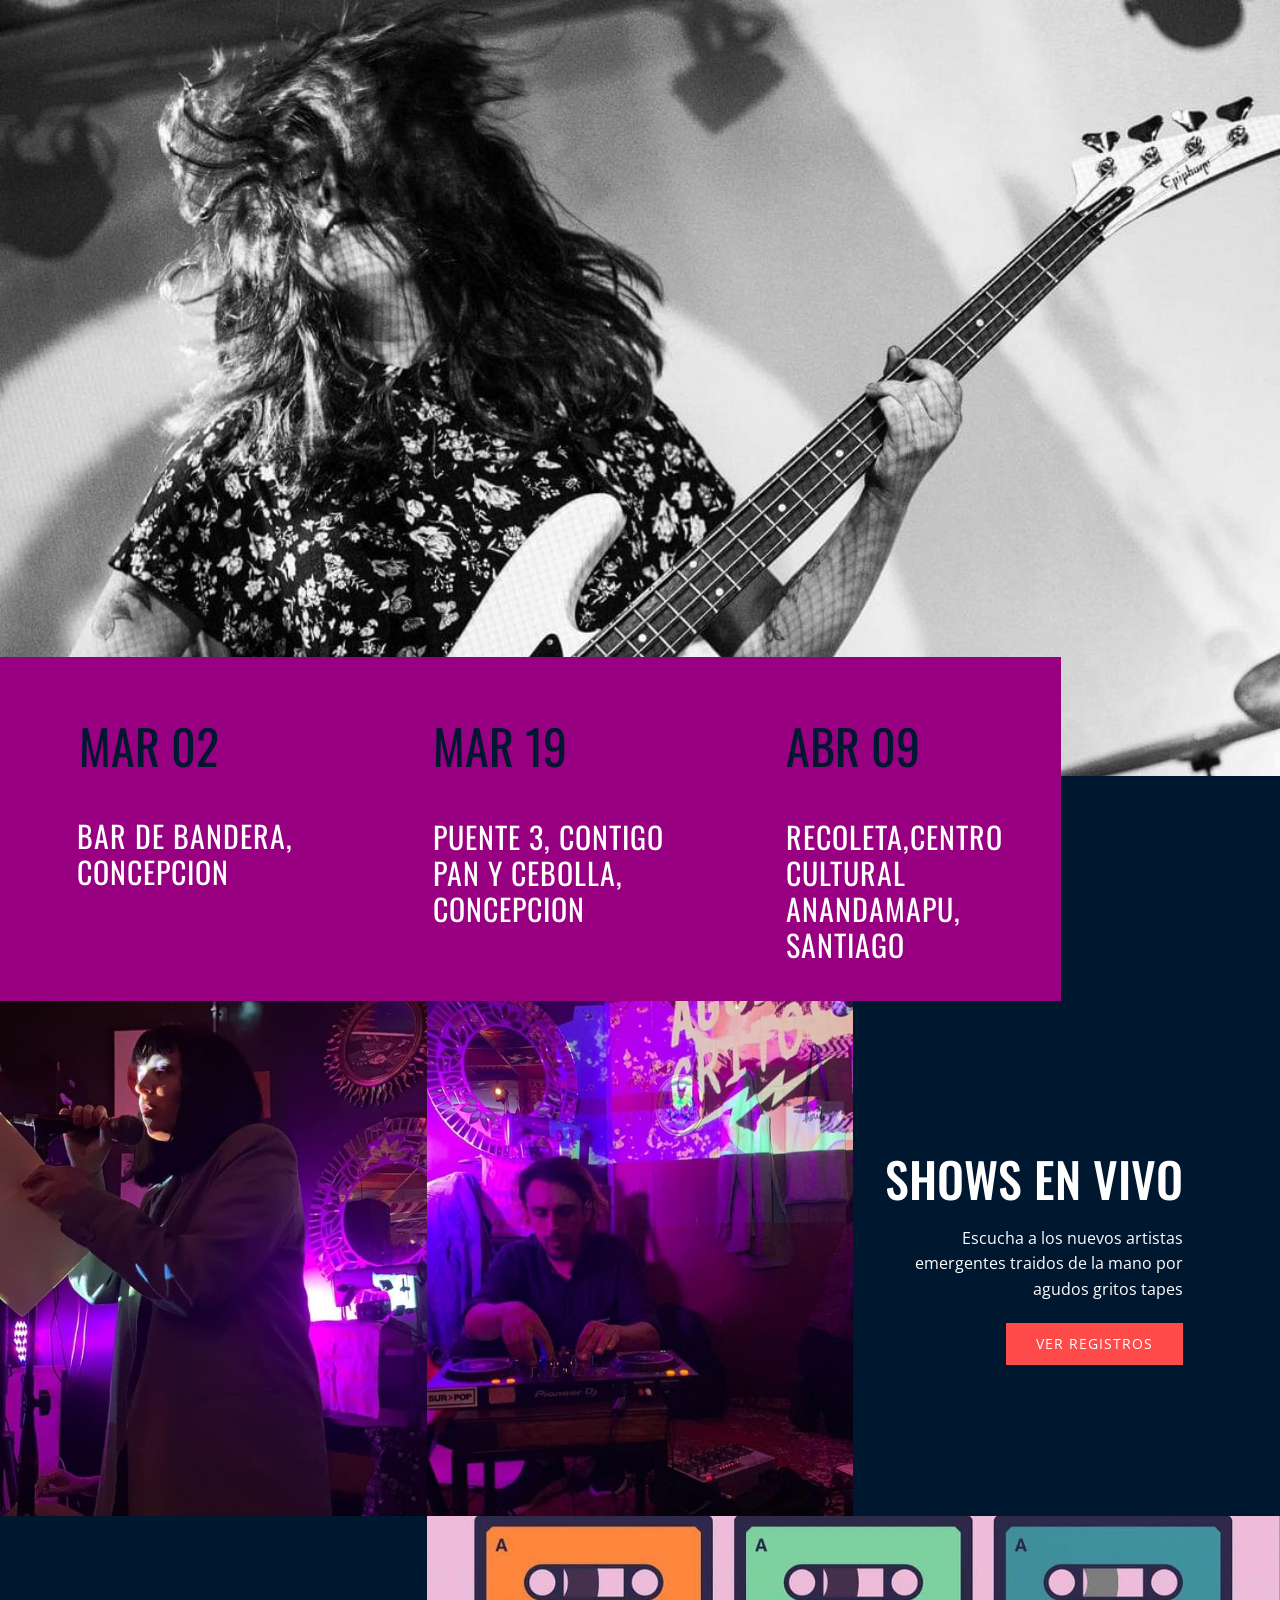
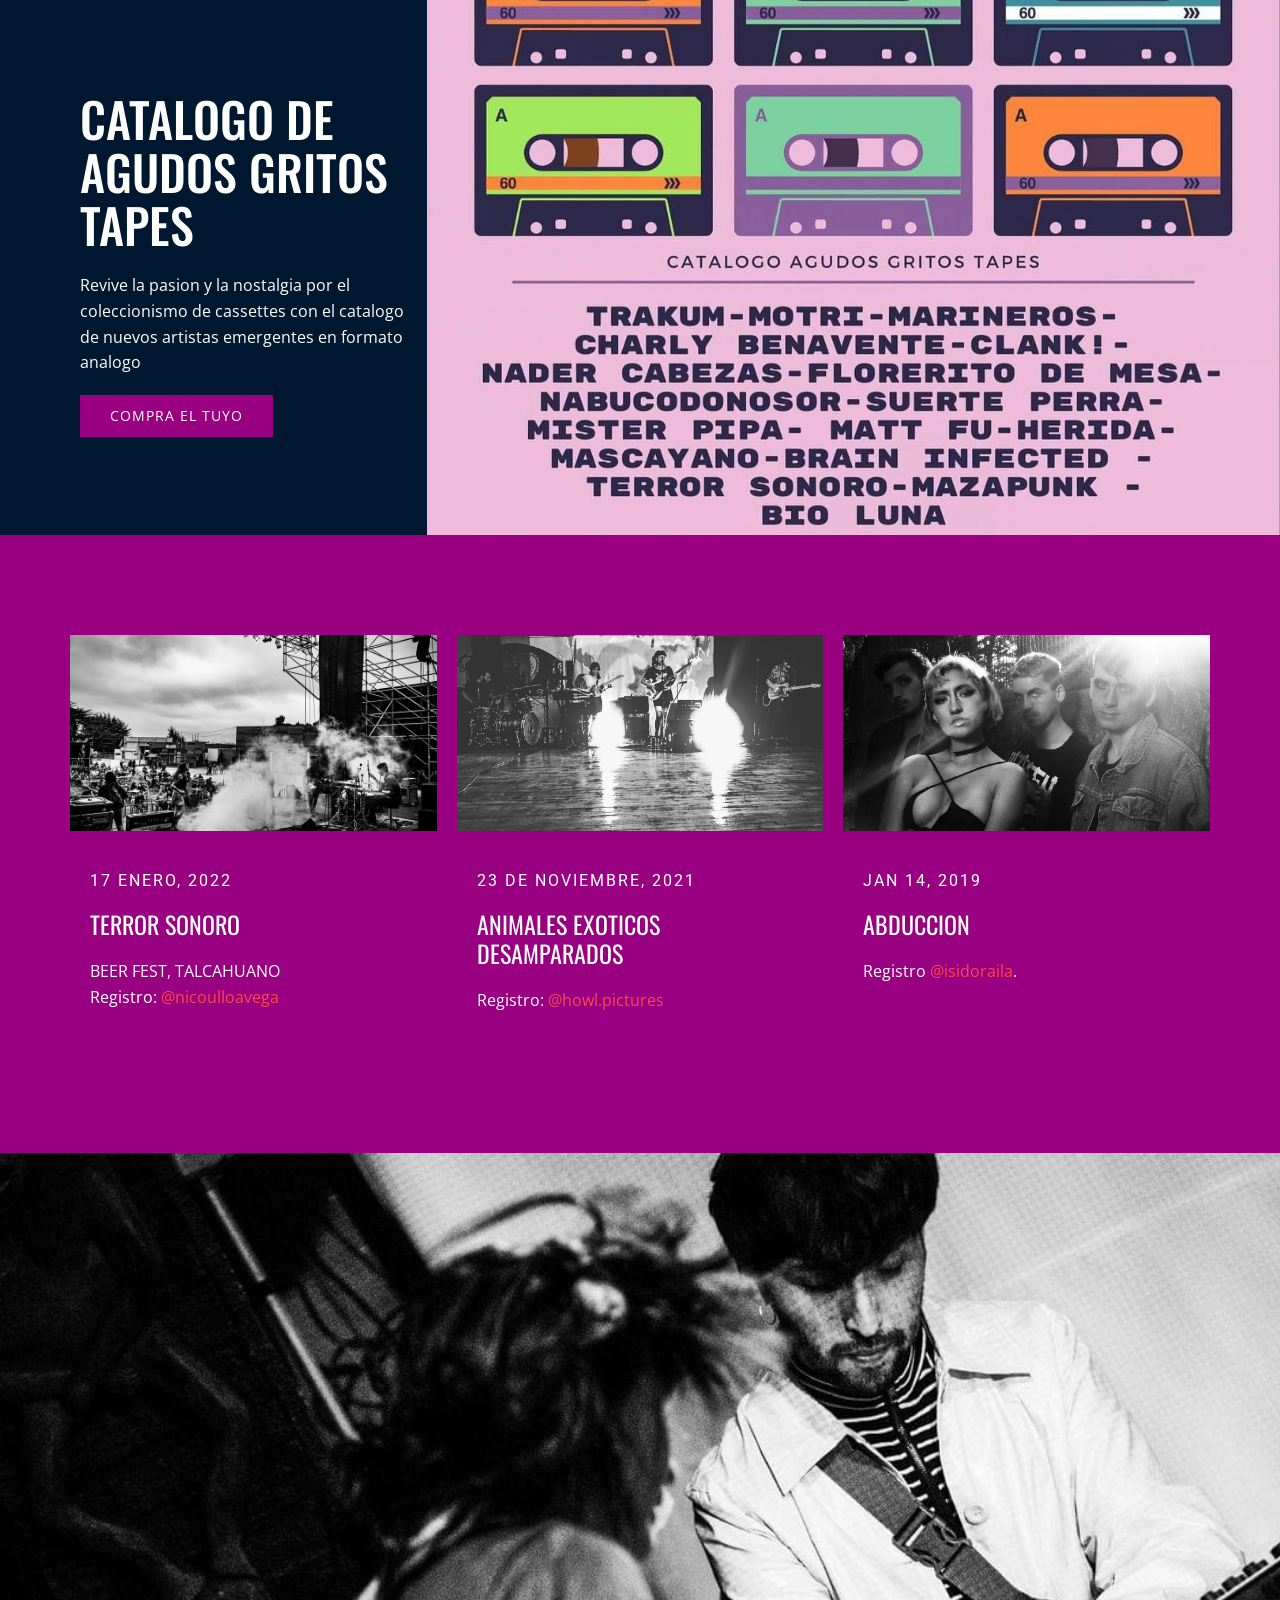
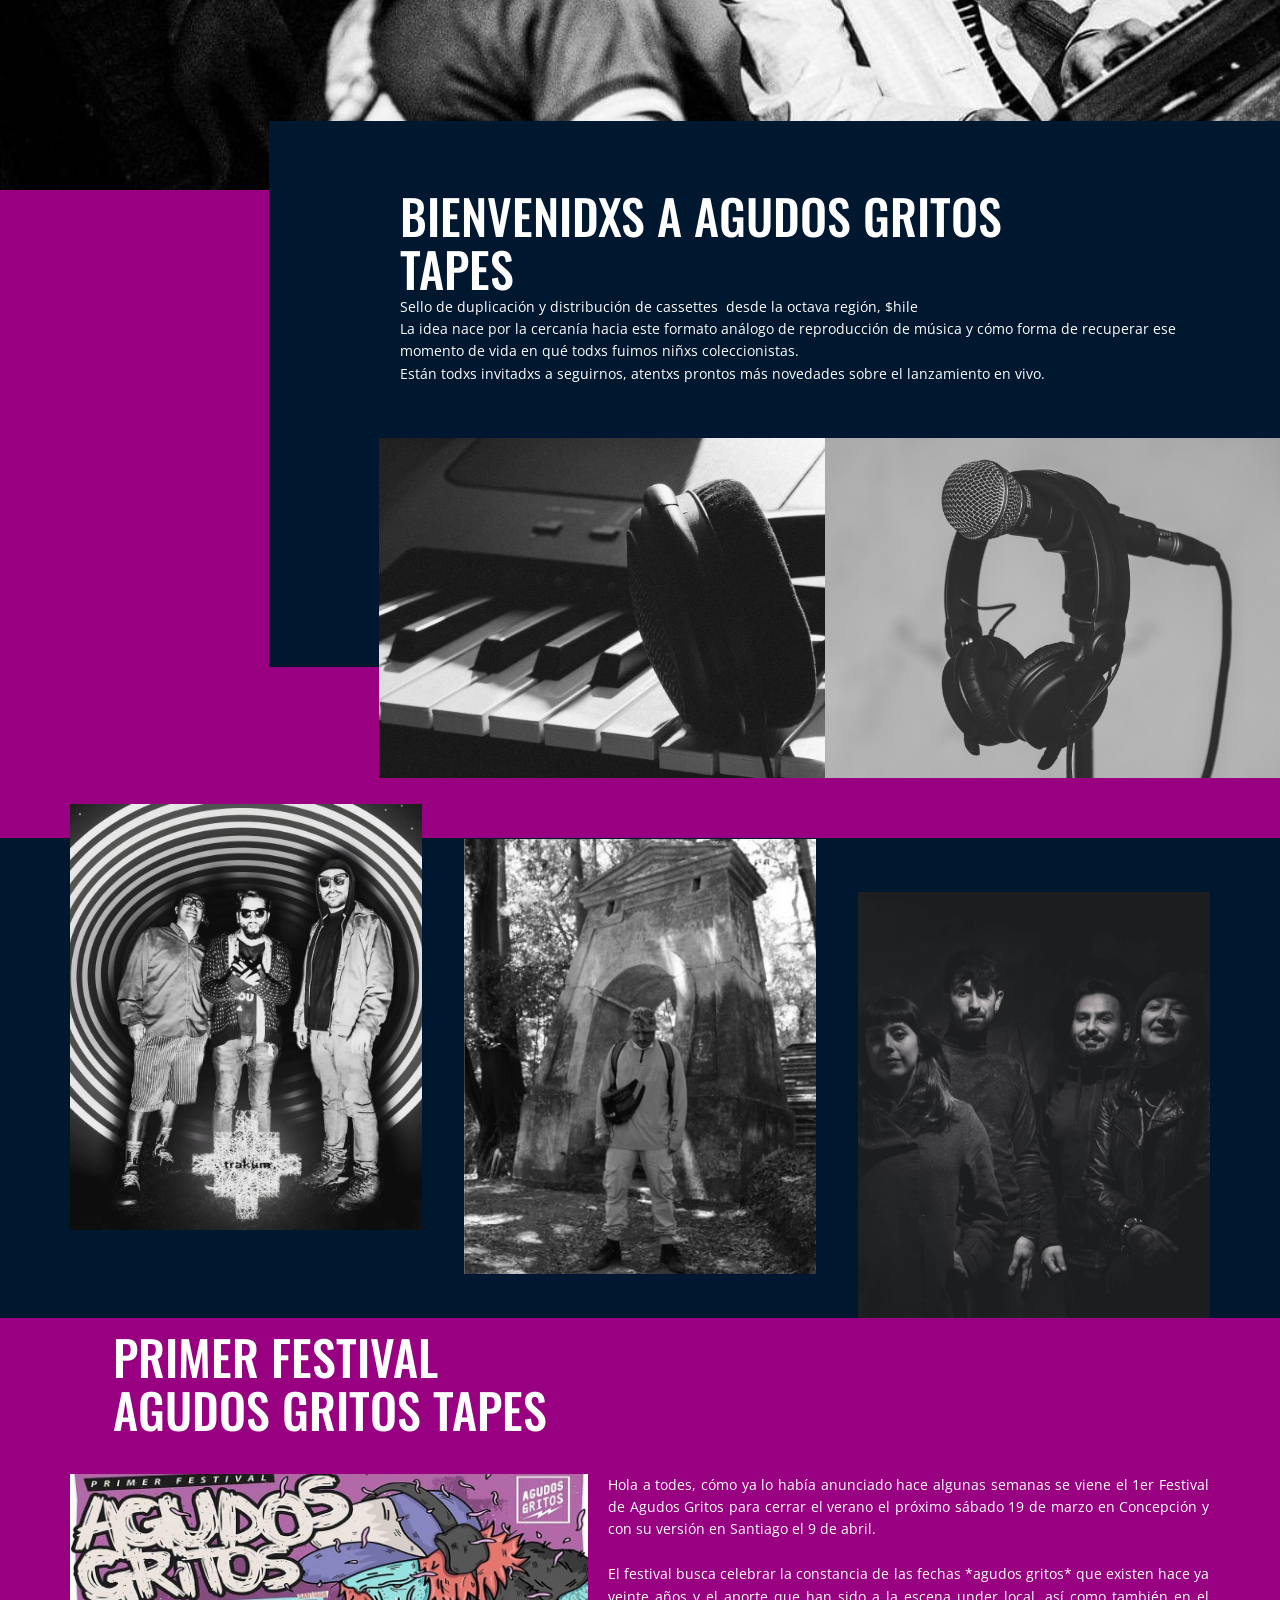
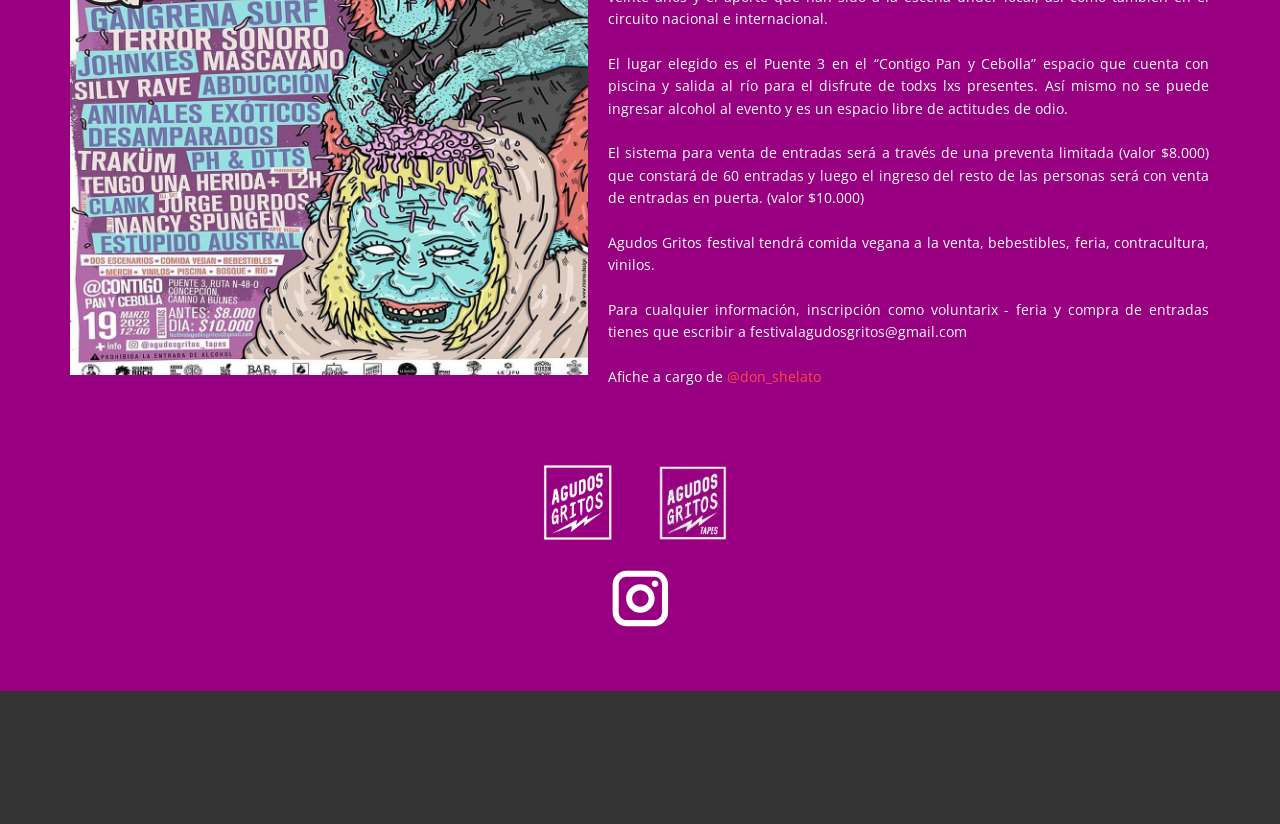
==== commit d670fb6d: "Update Inicio.html" ====
--- a/Inicio.html
+++ b/Inicio.html
@@ -3,7 +3,24 @@
   <head>
     <meta name="viewport" content="width=device-width, initial-scale=1.0">
     <meta charset="utf-8">
-    <meta name="keywords" content="FEB 28, MAR 02, MAR 04, RELIVE THE SHOW!, FIFTH MEMBER COMMUNITY, Top-Secret Distilling Process Behind New ‘Blackened’ Whiskey, The group and their master distiller explain how they blast the barrels with their music for deeper caramel notes">
+    <meta name="keywords" content="agudos gritos tapes">
+    <link rel="apple-touch-icon" sizes="57x57" href="/apple-icon-57x57.png">
+<link rel="apple-touch-icon" sizes="60x60" href="/apple-icon-60x60.png">
+<link rel="apple-touch-icon" sizes="72x72" href="/apple-icon-72x72.png">
+<link rel="apple-touch-icon" sizes="76x76" href="/apple-icon-76x76.png">
+<link rel="apple-touch-icon" sizes="114x114" href="/apple-icon-114x114.png">
+<link rel="apple-touch-icon" sizes="120x120" href="/apple-icon-120x120.png">
+<link rel="apple-touch-icon" sizes="144x144" href="/apple-icon-144x144.png">
+<link rel="apple-touch-icon" sizes="152x152" href="/apple-icon-152x152.png">
+<link rel="apple-touch-icon" sizes="180x180" href="/apple-icon-180x180.png">
+<link rel="icon" type="image/png" sizes="192x192"  href="/android-icon-192x192.png">
+<link rel="icon" type="image/png" sizes="32x32" href="/favicon-32x32.png">
+<link rel="icon" type="image/png" sizes="96x96" href="/favicon-96x96.png">
+<link rel="icon" type="image/png" sizes="16x16" href="/favicon-16x16.png">
+<link rel="manifest" href="/manifest.json">
+<meta name="msapplication-TileColor" content="#ffffff">
+<meta name="msapplication-TileImage" content="/ms-icon-144x144.png">
+<meta name="theme-color" content="#ffffff">
     <meta name="description" content="">
     <meta name="page_type" content="np-template-header-footer-from-plugin">
     <title>Inicio</title>
@@ -38,7 +55,7 @@
     <meta property="og:type" content="website">
     <link rel="canonical" href="/">
   </head>
-  <body class="u-body u-overlap u-xl-mode"><header class="u-clearfix u-header u-header" id="sec-556a"><div class="u-clearfix u-sheet u-sheet-1">
+  <body data-home-page="https://agudosgritostapes.nicepage.io/Inicio.html?version=c3137f15-bdb1-4d0a-bb6e-f0d2221f61a2" data-home-page-title="Inicio" class="u-body u-overlap u-xl-mode"><header class="u-clearfix u-header u-header" id="sec-556a"><div class="u-clearfix u-sheet u-sheet-1">
         <nav class="u-align-left u-menu u-menu-dropdown u-nav-spacing-25 u-offcanvas u-menu-1">
           <div class="menu-collapse" style="font-size: 1rem; letter-spacing: 0px; font-weight: 700; text-transform: uppercase;">
             <a class="u-button-style u-custom-padding-bottom u-custom-top-bottom-menu-spacing u-nav-link u-text-active-white u-text-grey-40 u-text-hover-grey-70" href="#" style="padding: 8px 12px; font-size: calc(1em + 16px);">
@@ -133,7 +150,7 @@
                 </h2>
                 <p class="u-text u-text-2">Revive la pasion y la nostalgia por el coleccionismo de cassettes con el catalogo de nuevos artistas emergentes en formato analogo<br>
                 </p>
-                <a href="https://nicepage.com/k/result-html-templates" class="u-border-none u-btn u-button-style u-custom-color-1 u-btn-1">COMPRA EL TUYO</a>
+                <a href="https://www.instagram.com/agudosgritos_tapes/" class="u-border-none u-btn u-button-style u-custom-color-1 u-btn-1">COMPRA EL TUYO</a>
               </div>
             </div>
             <div class="u-container-style u-image u-layout-cell u-right-cell u-size-40 u-image-1" data-image-width="1080" data-image-height="1080">
@@ -198,7 +215,7 @@
                   <div class="u-container-layout u-valign-top-sm u-valign-top-xs u-container-layout-2">
                     <h2 class="u-text u-text-1">BIENVENIDXS A AGUDOS GRITOS TAPES<br>
                     </h2>
-                    <p class="u-text u-text-body-alt-color u-text-2"> sello de duplicación y distribución de cassettes&nbsp; desde la octava región, $hile <br>La
+                    <p class="u-text u-text-body-alt-color u-text-2"> Sello de duplicación y distribución de cassettes&nbsp; desde la octava región, $hile <br>La
  idea nace por la cercanía hacia este formato análogo de reproducción de
  música y cómo forma de recuperar ese momento de vida en qué todxs 
 fuimos niñxs coleccionistas.<br>Están todxs invitadxs a seguirnos, atentxs prontos más novedades sobre el lanzamiento en vivo.<br>
@@ -248,7 +265,7 @@
         <img src="images/274848040_482451483603308_3457648102482441183_n.jpg" alt="" class="u-align-left u-expanded-width-xs u-image u-image-1" data-image-width="1080" data-image-height="1080">
         <div class="u-align-justify u-container-style u-group u-group-1">
           <div class="u-container-layout u-container-layout-1">
-            <p class="u-text u-text-2"> hola
+            <p class="u-text u-text-2"> Hola
  a todes, cómo ya lo había anunciado hace algunas semanas se viene el 
 1er Festival de Agudos Gritos para cerrar el verano el próximo sábado
  19 de marzo en Concepción y con su versión en Santiago el 9 de abril. <br>
